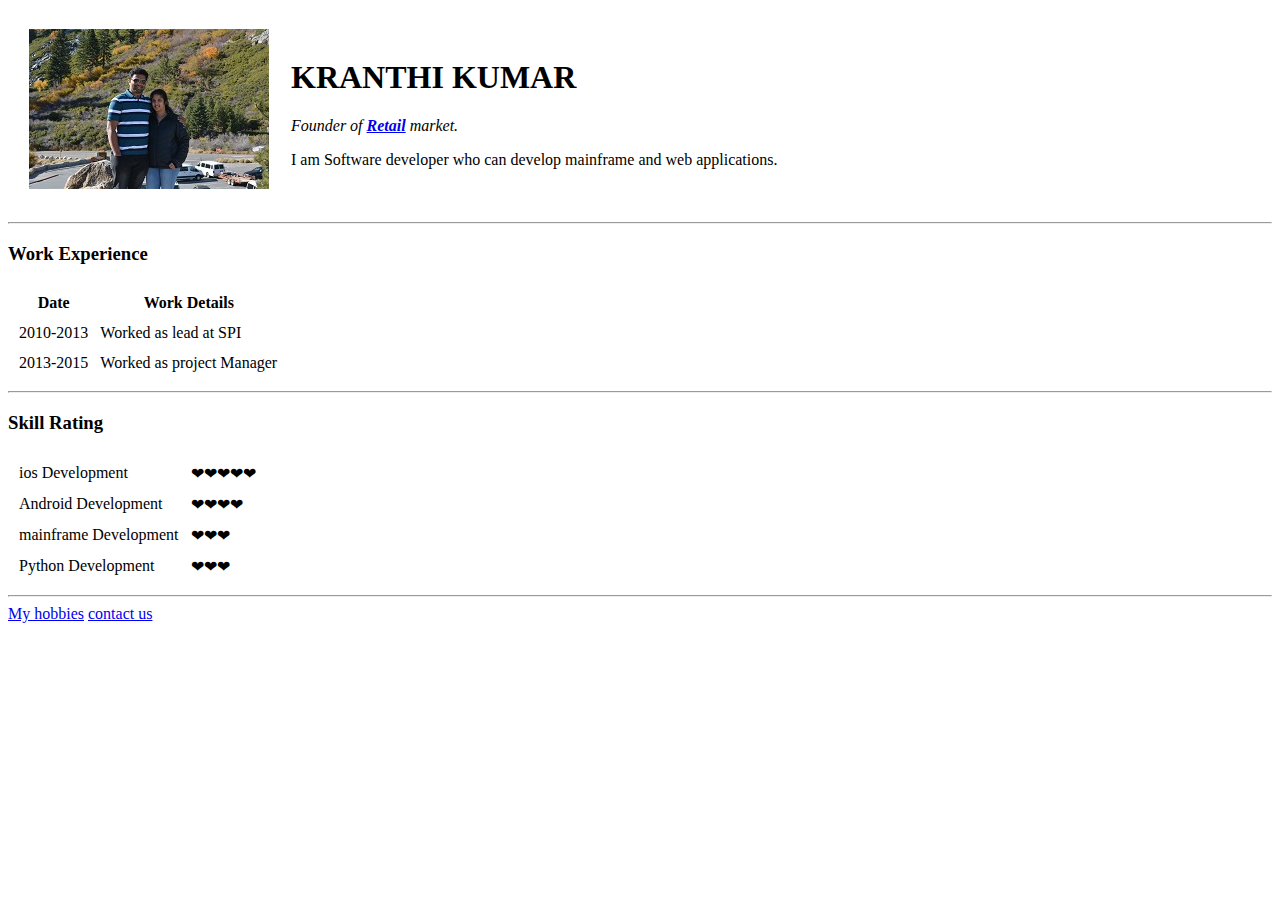
==== index.html @ 599406fc "added new files" ====
<!DOCTYPE html>
<html lang="en" dir="ltr">

<head>
  <meta charset="utf-8">
  <title>Kranthi's Personal site</title>
</head>

<body>
  <table cellspacing="20">
    <tr>
      <td>
        <a href="https://www.anthem.com/"><img src="DSC_0007.JPG" </img></a>
        <br />
      </td>
      <td>
        <h1>KRANTHI KUMAR</h1>
        <P><em>
            Founder of <strong><a href="https://www.google.co.in/">Retail</a></strong> market.</em>
        </P>
        <p>
          I am Software developer who can develop mainframe and web applications.
        </p>
      </td>
    </tr>
  </table>
  <hr />
  <h3>Work Experience</h3>
  <p> </p>
  <table cellspacing = "10">
    <thead>
      <tr>
        <th>Date</th>
        <th>Work Details</th>
      </tr>
    </thead>
    <tbody>
      <tr>
        <td>
          2010-2013
        </td>
        <td>
          Worked as lead at SPI
        </td>
      </tr>
      <tr>
        <td>
          2013-2015
        </td>
        <td>
          Worked as project Manager
        </td>
      </tr>

    </tbody>
    <tfoot>

    </tfoot>

  </table>
  <hr />
  <h3>Skill Rating</h3>
  <table cellspacing="10">
    <tr>
      <td>ios Development</td>
      <td>❤❤❤❤❤</td>
    </tr>
    <tr>
      <td>Android Development</td>
      <td>❤❤❤❤</td>
    </tr>
    <tr>
      <td>mainframe Development</td>
      <td>❤❤❤</td>
    </tr>
    <tr>
      <td>Python Development</td>
      <td>❤❤❤</td>
    </tr>
  </table>
<hr />
  <a href="my hobbies.html">My hobbies</a>
  <a href="Contact us.html">contact us</a>
</body>

</html>
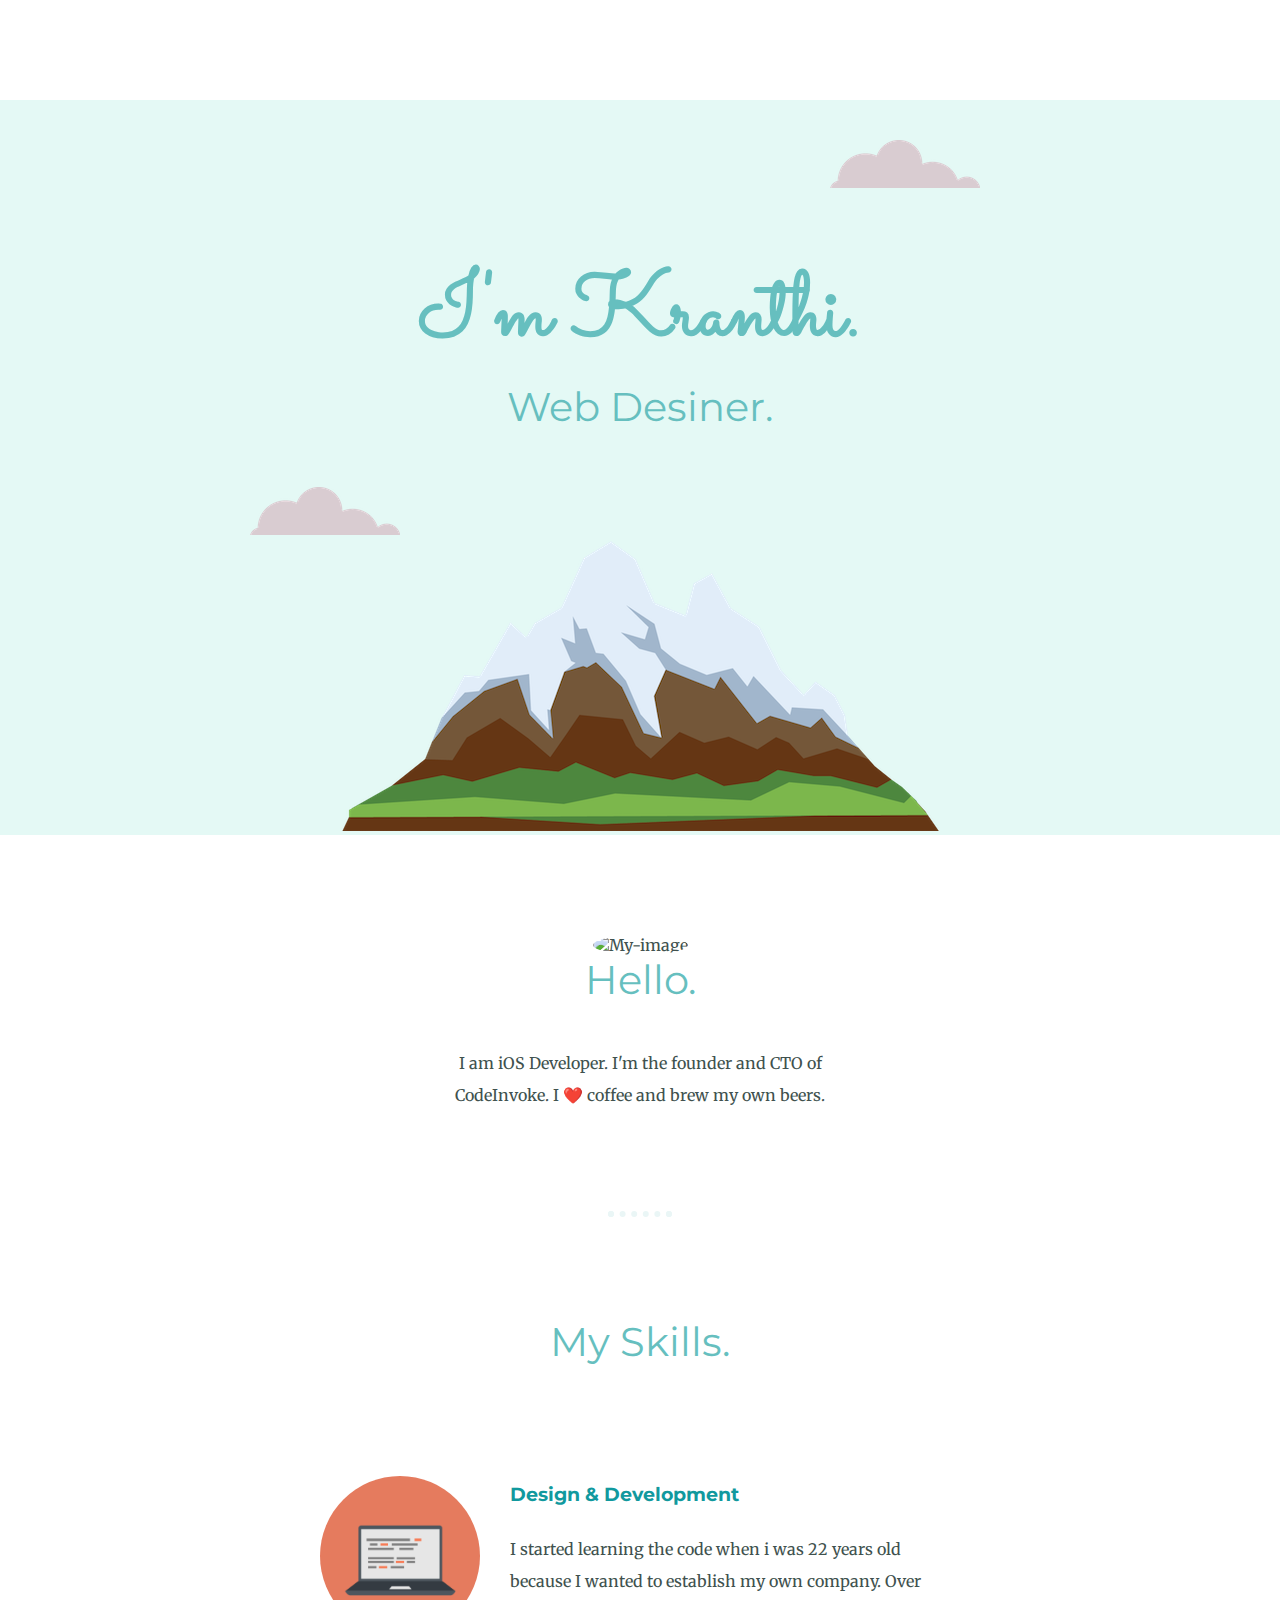
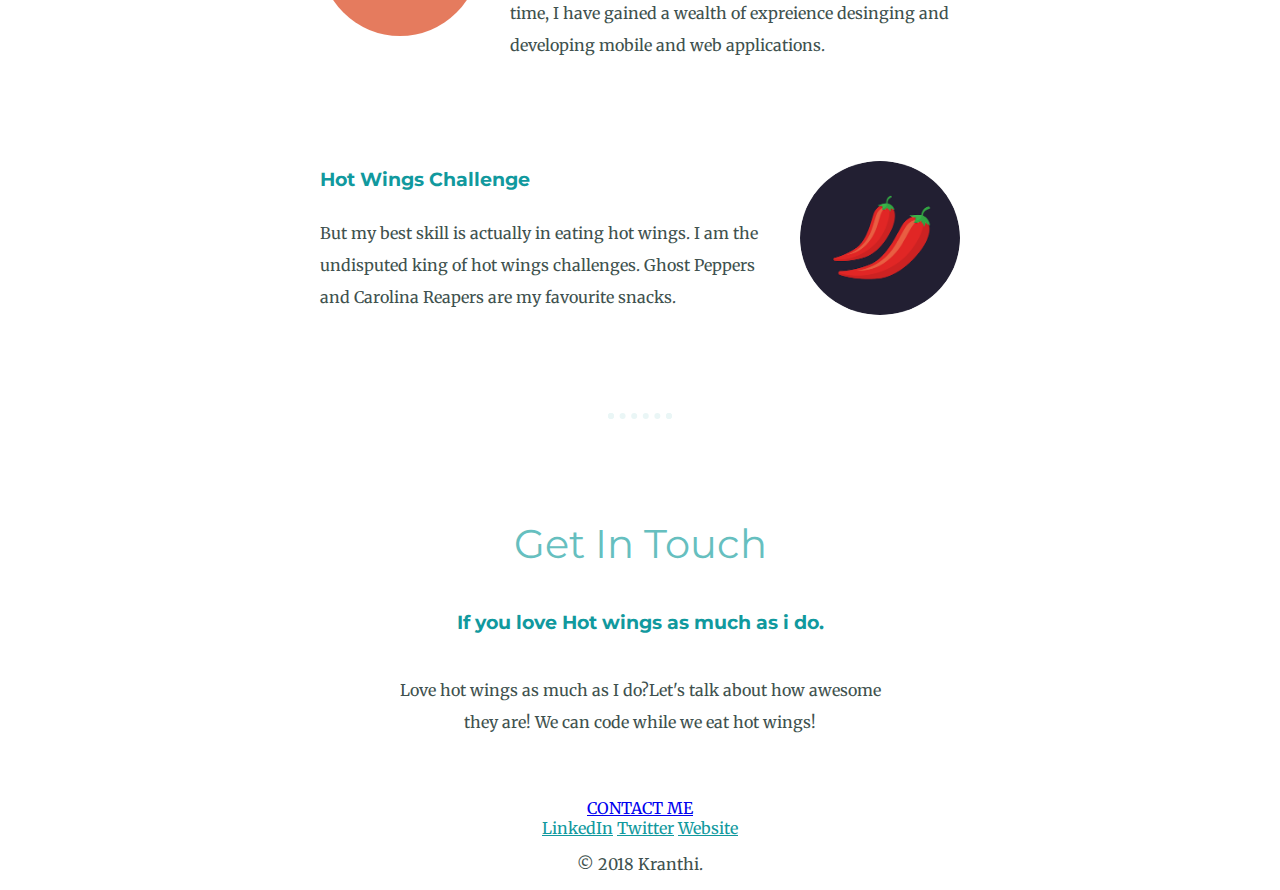
==== commit 786b2c8a: "Rename Index.html to index.html" ====
--- a/index.html
+++ b/index.html
@@ -1,86 +1,57 @@
 <!DOCTYPE html>
 <html lang="en" dir="ltr">
+  <head>
+    <meta charset="utf-8">
+    <title>Kranthi A</title>
+    <link rel="stylesheet" href="styles.css">
+    <link rel="icon" href="favicon.ico">
+    <link href="https://fonts.googleapis.com/css2?family=Merriweather:wght@300&family=Montserrat:wght@100&family=Sacramento&display=swap" rel="stylesheet">
+  </head>
+  <body>
+  <div class="top-container">
+    <img src="cloud.png" alt="cloud-image" class="top-cloud">
+    <h1>I'm Kranthi.</h1>
+    <h2>Web Desiner.</h2>
+    <img src="cloud.png" alt="cloud-images" class="bottom-cloud">
+    <img src="mountain.png" alt="mountain-images">
+  </div>
+  <div class="middle-container">
+    <div class="profile">
+      <img class="myimage" src="DSC_0007.jpg"  alt="My-image">
+      <h2>Hello.</h2>
+      <p class="intro">I am iOS Developer. I'm the founder and CTO of CodeInvoke. I ❤️ coffee and brew my own beers.</p>
+    </div>
+    <hr>
+    <div class="skills">
+      <h2>My Skills.</h2>
+      <div class="skill-row">
+        <img class="myimage-com" src="computer.png" alt="">
+        <h3>Design & Development</h3>
+        <p>I started learning the code when i was 22 years old because I wanted to establish my own company. Over time, I have gained a wealth of expreience desinging and developing mobile and web applications.</p>
+      </div>
+      <div class="skill-row">
+        <img class="myimage-chi" src="chillies.png" alt="">
+        <h3>Hot Wings Challenge</h3>
+        <p>But my best skill is actually in eating hot wings. I am the undisputed king of hot wings challenges. Ghost Peppers and Carolina Reapers are my favourite snacks.</p>
+      </div>
+    </div>
+    <hr>
+    <div class="contact-me">
+      <h2>Get In Touch</h2>
+      <h3>If you love Hot wings as much as i do.</h3>
+      <p class="con-msg">Love hot wings as much as I do?Let's talk about how awesome they are! We can code while we eat hot wings!</p>
+      <a class="btn" href="mailto:name@email.com">CONTACT ME</a>
+    </div>
+  </div>
 
-<head>
-  <meta charset="utf-8">
-  <title>Kranthi's Personal site</title>
-</head>
 
-<body>
-  <table cellspacing="20">
-    <tr>
-      <td>
-        <a href="https://www.anthem.com/"><img src="DSC_0007.JPG" </img></a>
-        <br />
-      </td>
-      <td>
-        <h1>KRANTHI KUMAR</h1>
-        <P><em>
-            Founder of <strong><a href="https://www.google.co.in/">Retail</a></strong> market.</em>
-        </P>
-        <p>
-          I am Software developer who can develop mainframe and web applications.
-        </p>
-      </td>
-    </tr>
-  </table>
-  <hr />
-  <h3>Work Experience</h3>
-  <p> </p>
-  <table cellspacing = "10">
-    <thead>
-      <tr>
-        <th>Date</th>
-        <th>Work Details</th>
-      </tr>
-    </thead>
-    <tbody>
-      <tr>
-        <td>
-          2010-2013
-        </td>
-        <td>
-          Worked as lead at SPI
-        </td>
-      </tr>
-      <tr>
-        <td>
-          2013-2015
-        </td>
-        <td>
-          Worked as project Manager
-        </td>
-      </tr>
+  <div class="bottom-container">
+    <a class="footer-link" href="https://www.linkedin.com/">LinkedIn</a>
+    <a class="footer-link" href="https://twitter.com/">Twitter</a>
+    <a class="footer-link" href="https://www.appbrewery.co/">Website</a>
+    <p>© 2018 Kranthi.</p>
+  </div>
 
-    </tbody>
-    <tfoot>
 
-    </tfoot>
-
-  </table>
-  <hr />
-  <h3>Skill Rating</h3>
-  <table cellspacing="10">
-    <tr>
-      <td>ios Development</td>
-      <td>❤❤❤❤❤</td>
-    </tr>
-    <tr>
-      <td>Android Development</td>
-      <td>❤❤❤❤</td>
-    </tr>
-    <tr>
-      <td>mainframe Development</td>
-      <td>❤❤❤</td>
-    </tr>
-    <tr>
-      <td>Python Development</td>
-      <td>❤❤❤</td>
-    </tr>
-  </table>
-<hr />
-  <a href="my hobbies.html">My hobbies</a>
-  <a href="Contact us.html">contact us</a>
-</body>
-
+  </body>
 </html>
--- a/styles.css
+++ b/styles.css
@@ -0,0 +1,96 @@
+body {
+  color:#40514E;
+  margin: 0;
+  text-align: center;
+  font-family: 'Merriweather', serif;
+}
+
+.intro{
+  width: 30%;
+  margin:auto;
+  line-height: 2;
+}
+
+.con-msg{
+    width: 40%;
+    margin:40px auto 60px;
+    line-height: 2;
+  }
+
+h1 {
+  color: #66BFBF;
+  font-family: 'Sacramento', cursive;
+  font-size: 562.5%;
+  margin: 50px auto 0 auto;
+}
+
+h2 {
+  color: #66BFBF;
+  font-family: 'Montserrat', sans-serif;
+  font-size: 2.5rem;
+  font-weight: normal;
+  margin-top: 0;
+  padding-bottom: 10px;
+}
+
+h3 {
+  color: #11999E;
+  font-family: 'Montserrat', sans-serif;
+}
+hr {
+  border: dotted #EAF6F6 6px;
+  border-bottom: none;
+  width: 4%;
+  margin: 100px auto;
+}
+
+
+.top-container {
+  background-color: #E4F9F5;
+  position: relative;
+  padding-top: 100px;
+  margin: 100px 0;
+}
+
+.footer-link {
+  color: #11999E;
+}
+
+.myimage {
+  border-radius: 50%;
+  width: 25%;
+}
+
+.myimage-com {
+  border-radius: 50%;
+  width: 25%;
+  margin-right: 30px;
+  float: left;
+}
+
+.myimage-chi {
+  border-radius: 50%;
+  width: 25%;
+  margin-left: 30px;
+  float: right;
+
+}
+
+.bottom-cloud {
+  position: absolute;
+  left: 250px;
+  bottom: 300px;
+}
+
+.top-cloud {
+  position: absolute;
+  right: 300px;
+  top: 40px;
+}
+.skill-row{
+  width: 50%;
+  margin:100px auto 100px auto;
+  text-align: left;
+  line-height: 2;
+
+}
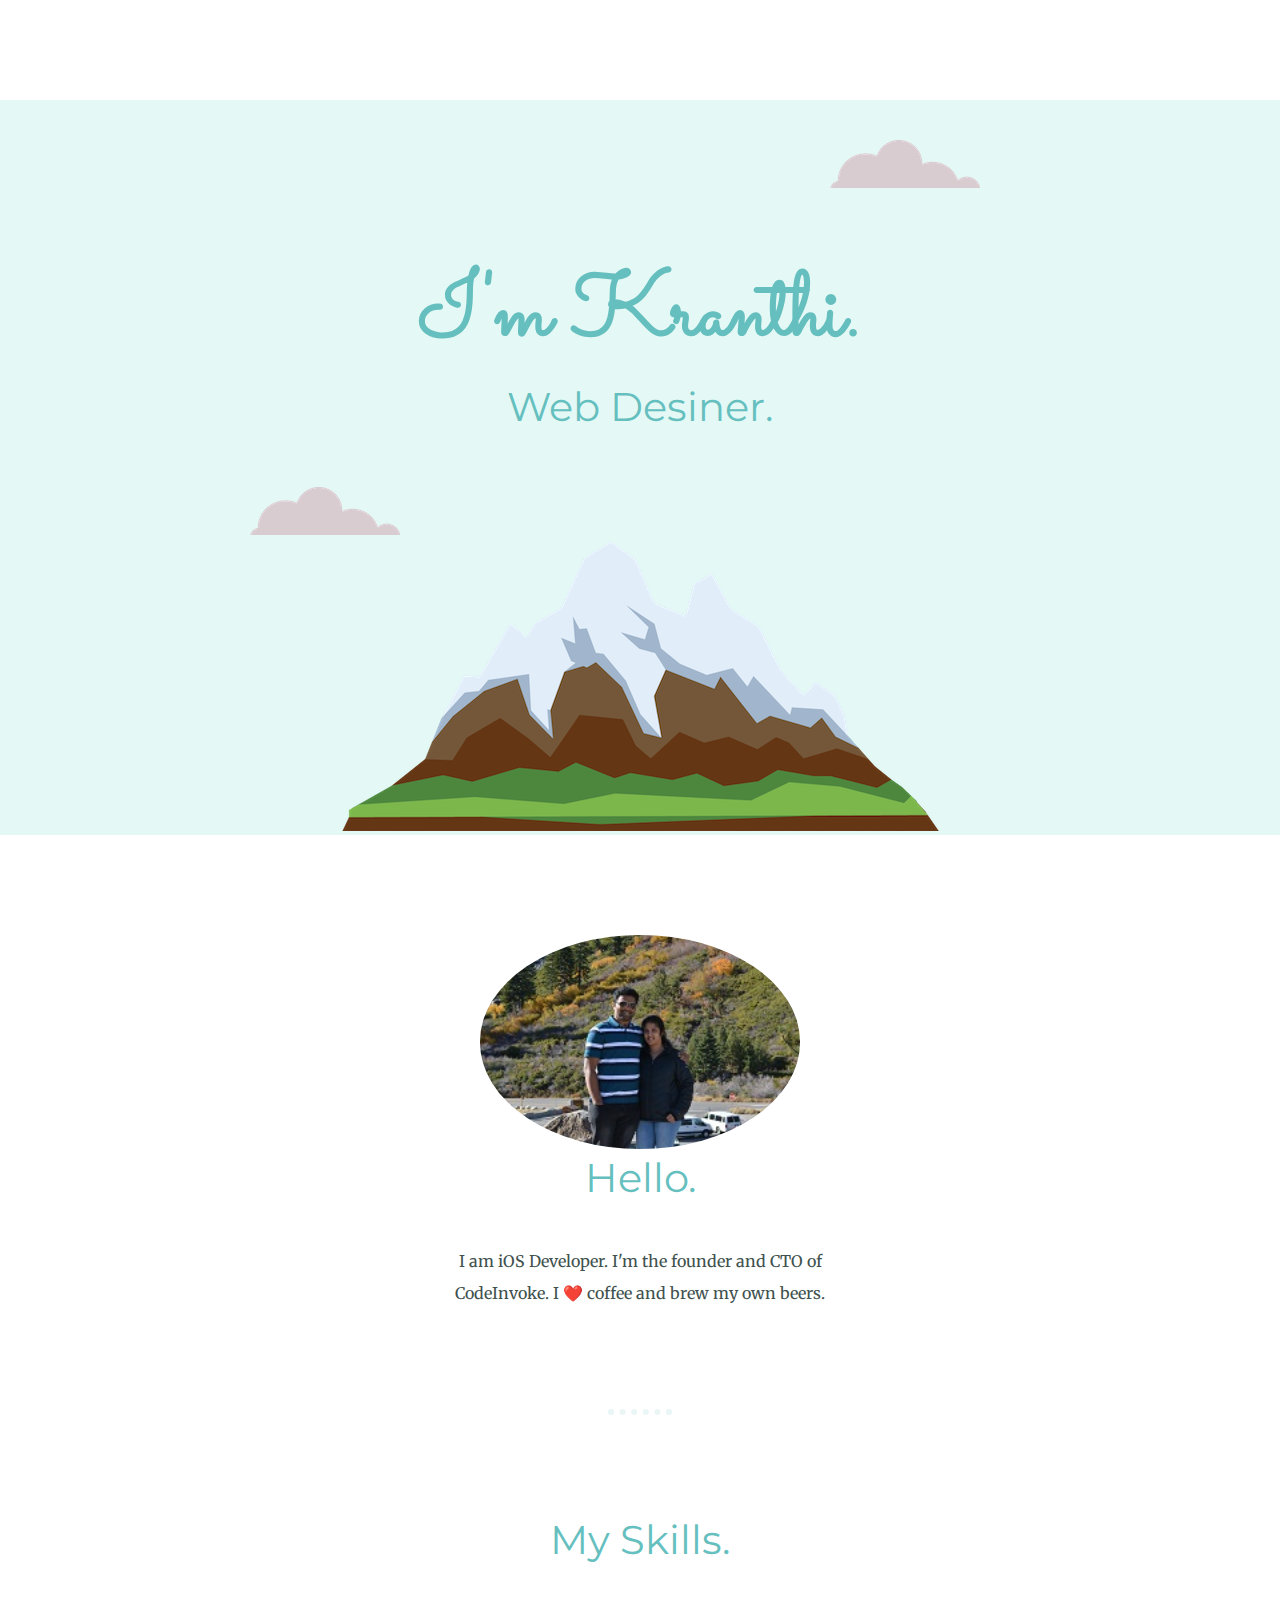
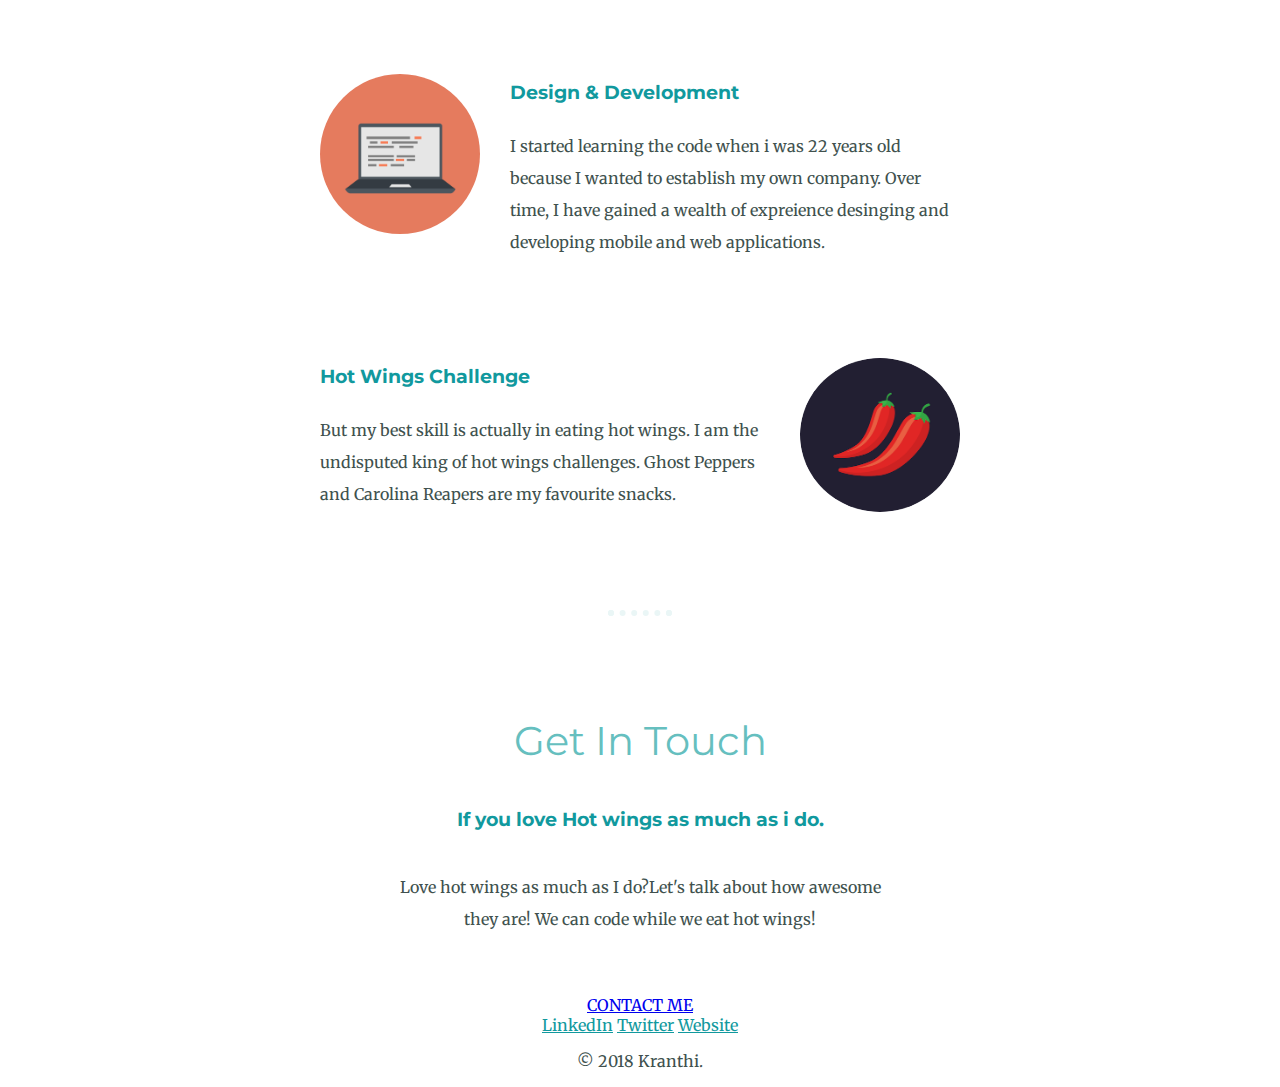
==== commit 8d9c67f0: "Update index.html" ====
--- a/index.html
+++ b/index.html
@@ -17,7 +17,7 @@
   </div>
   <div class="middle-container">
     <div class="profile">
-      <img class="myimage" src="DSC_0007.jpg"  alt="My-image">
+      <img class="myimage" src="DSC_0007.png"  alt="My-image">
       <h2>Hello.</h2>
       <p class="intro">I am iOS Developer. I'm the founder and CTO of CodeInvoke. I ❤️ coffee and brew my own beers.</p>
     </div>
